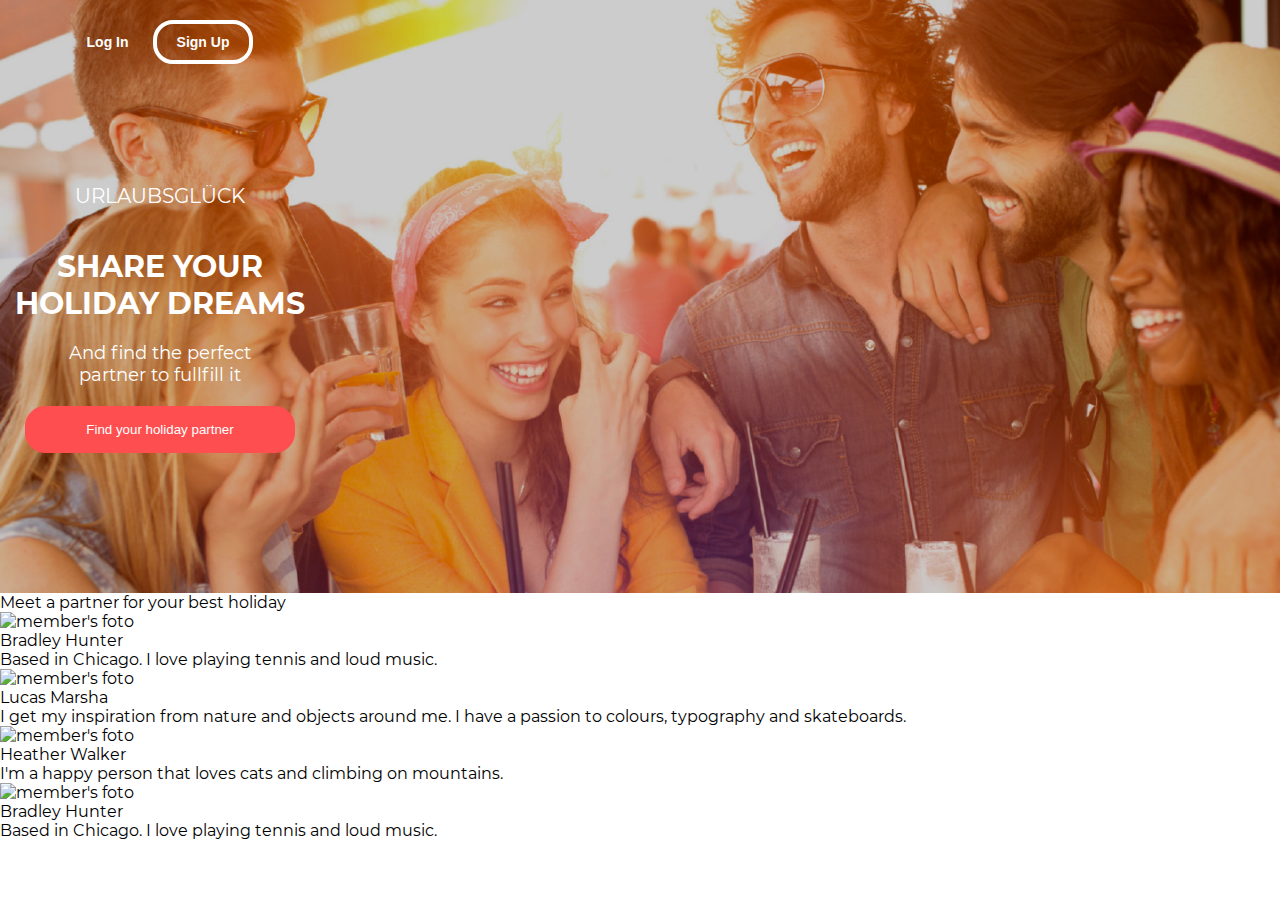
==== adaptive/index.html @ bbf43b7c "make header for 320 screen" ====
<!DOCTYPE html>
<html lang="ru">

<head>
    <meta charset="UTF-8">
    <meta name="viewport" content="width=device-width, initial-scale=1.0">
    <meta http-equiv="X-UA-Compatible" content="ie=edge">
    <link rel="stylesheet" href="css/style.css">
    <title>URLAUBSGLÜCK</title>
</head>

<body>
    <section class="main-wrapper">
        <header class="header">
            <div class="header-wrapper conteiner">
                <div class="header-top">
                    <div class="entry-buttons">
                        <button class="user-enrty-btn login-btn-js">Log In</button>
                        <button class="user-enrty-btn signup-btn-js active">Sign Up</button>
                    </div>
                    <h2 class="header-logo">URLAUBSGLÜCK</h2>
                </div>
                <div class="header-main">
                    <h3 class="header-slogan">share your holiday dreams</h3>
                    <p class="header-descr">And find the perfect partner to fullfill it</p>
                    <button class="find-button find-button-js">Find your holiday partner</button>
                </div>
            </div>
        </header>
        <main class="main">
            <h3 class="main-descr">Meet a partner for your best holiday</h3>
            <ul class="members-list">
                <li class="members-item">
                    <img src="" alt="member's foto" class="member-img">
                    <p class="members-name">Bradley Hunter</p>
                    <p class="members-about">Based in Chicago. I love playing tennis and loud music.</p>
                </li>
                <li class="members-item">
                    <img src="" alt="member's foto" class="member-img">
                    <p class="members-name">Lucas Marsha</p>
                    <p class="members-about">I get my inspiration from nature and objects around me. I have a passion to colours, typography and skateboards.</p>
                </li>
                <li class="members-item">
                    <img src="" alt="member's foto" class="member-img">
                    <p class="members-name">Heather Walker</p>
                    <p class="members-about">I'm a happy person that loves cats and climbing on mountains.</p>
                </li>
                <li class="members-item">
                    <img src="" alt="member's foto" class="member-img">
                    <p class="members-name">Bradley Hunter</p>
                    <p class="members-about">Based in Chicago. I love playing tennis and loud music.</p>
                </li>
            </ul>
            <button class="see-more-btn see-more-js">See other partners</button>

        </main>
    </section>


    <script src="scripts/script.js "></script>
</body>

</html>
---- adaptive/css/style.css ----
/*
	HTML5 Reset :: style.css
	----------------------------------------------------------
	We have learned much from/been inspired by/taken code where offered from:

	Eric Meyer					:: http://meyerweb.com
	HTML5 Doctor				:: http://html5doctor.com
	and the HTML5 Boilerplate	:: http://html5boilerplate.com

-------------------------------------------------------------------------------*/
/* Let's default this puppy out
-------------------------------------------------------------------------------*/
html, body, body div, span, object, iframe, h1, h2, h3, h4, h5, h6, p, blockquote, pre, abbr, address, cite, code, del, dfn, em, img, ins, kbd, q, samp, small, strong, sub, sup, var, b, i, dl, dt, dd, ol, ul, li, fieldset, form, label, legend, table, caption, tbody, tfoot, thead, tr, th, td, article, aside, figure, footer, header, menu, nav, section, time, mark, audio, video, details, summary {
  margin: 0;
  padding: 0;
  border: 0;
  font-size: 100%;
  font-weight: normal;
  vertical-align: baseline;
  background: transparent;
}

article, aside, figure, footer, header, nav, section, details, summary {
  display: block;
}

/* Handle box-sizing while better addressing child elements:
   http://css-tricks.com/inheriting-box-sizing-probably-slightly-better-best-practice/ */
html {
  -webkit-box-sizing: border-box;
          box-sizing: border-box;
}

*,
*:before,
*:after {
  -webkit-box-sizing: inherit;
          box-sizing: inherit;
}

/* consider resetting the default cursor: https://gist.github.com/murtaugh/5247154 */
/* Responsive images and other embedded objects
*/
img,
object,
embed {
  max-width: 100%;
}

/*
   Note: keeping IMG here will cause problems if you're using foreground images as sprites.
	 In fact, it *will* cause problems with Google Maps' controls at small size.
	If this is the case for you, try uncommenting the following:

#map img {
		max-width: none;
}
*/
/* force a vertical scrollbar to prevent a jumpy page */
html {
  overflow-y: scroll;
}

/* we use a lot of ULs that aren't bulleted.
	don't forget to restore the bullets within content. */
ul {
  list-style: none;
}

blockquote, q {
  quotes: none;
}

blockquote:before,
blockquote:after,
q:before,
q:after {
  content: '';
  content: none;
}

a {
  margin: 0;
  padding: 0;
  font-size: 100%;
  vertical-align: baseline;
  background: transparent;
}

del {
  text-decoration: line-through;
}

abbr[title], dfn[title] {
  border-bottom: 1px dotted #000;
  cursor: help;
}

/* tables still need cellspacing="0" in the markup */
table {
  border-collapse: collapse;
  border-spacing: 0;
}

th {
  font-weight: bold;
  vertical-align: bottom;
}

td {
  font-weight: normal;
  vertical-align: top;
}

hr {
  display: block;
  height: 1px;
  border: 0;
  border-top: 1px solid #ccc;
  margin: 1em 0;
  padding: 0;
}

input, select {
  vertical-align: middle;
}

pre {
  white-space: pre;
  /* CSS2 */
  white-space: pre-wrap;
  /* CSS 2.1 */
  white-space: pre-line;
  /* CSS 3 (and 2.1 as well, actually) */
  word-wrap: break-word;
  /* IE */
}

input[type="radio"] {
  vertical-align: text-bottom;
}

input[type="checkbox"] {
  vertical-align: bottom;
}

.ie7 input[type="checkbox"] {
  vertical-align: baseline;
}

.ie6 input {
  vertical-align: text-bottom;
}

select, input, textarea {
  font: 99% sans-serif;
}

table {
  font-size: inherit;
  font: 100%;
}

small {
  font-size: 85%;
}

strong {
  font-weight: bold;
}

td, td img {
  vertical-align: top;
}

/* Make sure sup and sub don't mess with your line-heights http://gist.github.com/413930 */
sub, sup {
  font-size: 75%;
  line-height: 0;
  position: relative;
}

sup {
  top: -0.5em;
}

sub {
  bottom: -0.25em;
}

/* standardize any monospaced elements */
pre, code, kbd, samp {
  font-family: monospace, sans-serif;
}

/* hand cursor on clickable elements */
.clickable,
label,
input[type=button],
input[type=submit],
input[type=file],
button {
  cursor: pointer;
}

/* Webkit browsers add a 2px margin outside the chrome of form elements */
button, input, select, textarea {
  margin: 0;
}

/* make buttons play nice in IE */
button,
input[type=button] {
  width: auto;
  overflow: visible;
}

/* scale images in IE7 more attractively */
.ie7 img {
  -ms-interpolation-mode: bicubic;
}

/* prevent BG image flicker upon hover
   (commented out as usage is rare, and the filter syntax messes with some pre-processors)
.ie6 html {filter: expression(document.execCommand("BackgroundImageCache", false, true));}
*/
/* let's clear some floats */
.clearfix:before, .clearfix:after {
  content: "\0020";
  display: block;
  height: 0;
  overflow: hidden;
}

.clearfix:after {
  clear: both;
}

.clearfix {
  zoom: 1;
}

/* montserrat-regular - latin */
@font-face {
  font-family: 'Montserrat';
  font-style: normal;
  font-weight: 400;
  src: url("../fonts/montserrat-v12-latin-regular.woff2") format("woff2"), url("../fonts/montserrat-v12-latin-regular.woff") format("woff");
}

/* montserrat-700 - latin */
@font-face {
  font-family: 'Montserrat';
  font-style: normal;
  font-weight: 700;
  src: url("../fonts/montserrat-v12-latin-700.woff2") format("woff2"), url("../fonts/montserrat-v12-latin-700.woff") format("woff");
}

/* roboto-300 - latin */
@font-face {
  font-family: 'Roboto';
  font-style: normal;
  font-weight: 300;
  src: url("../fonts/roboto-v18-latin-300.woff2") format("woff2"), url("../fonts/roboto-v18-latin-300.woff") format("woff");
}

/* roboto-regular - latin */
@font-face {
  font-family: 'Roboto';
  font-style: normal;
  font-weight: 400;
  src: url("../fonts/roboto-v18-latin-regular.woff2") format("woff2"), url("../fonts/roboto-v18-latin-regular.woff") format("woff");
}

.main-wrapper {
  margin: 0 auto;
  font-family: 'Montserrat';
}

.header {
  padding: 20px 0 140px 0;
  min-height: 530px;
  background-color: #000;
  background-image: url(../img/header/header-bcg.png);
  background-position: center;
  background-size: cover;
  background-repeat: no-repeat;
  color: #fff;
}

.conteiner {
  width: 320px;
  padding: 0px 10px;
}

.header-wrapper {
  text-align: center;
}

.header-logo,
.header-slogan {
  text-transform: uppercase;
}

.header-logo {
  font-size: 20px;
  margin-bottom: 40px;
}

button {
  border: 0;
  outline: 0;
  background-color: transparent;
  color: #fff;
}

.user-enrty-btn {
  padding: 10px 20px;
  font-size: 14px;
  font-weight: 700;
}

.active {
  border: 4px solid #fff;
  border-top-right-radius: 20px;
  border-top-left-radius: 20px;
  border-bottom-right-radius: 20px;
  border-bottom-left-radius: 20px;
}

.entry-buttons {
  margin-bottom: 120px;
}

.header-slogan {
  margin-bottom: 20px;
  font-size: 30px;
  font-weight: 700;
}

.header-descr {
  padding: 0 25px;
  margin-bottom: 20px;
  font-size: 18px;
}

.find-button {
  padding: 15px 60px;
  background-color: #ff4e50;
  border: 1px solid #ff4e50;
  border-top-right-radius: 20px;
  border-top-left-radius: 20px;
  border-bottom-right-radius: 20px;
  border-bottom-left-radius: 20px;
}
/*# sourceMappingURL=style.css.map */
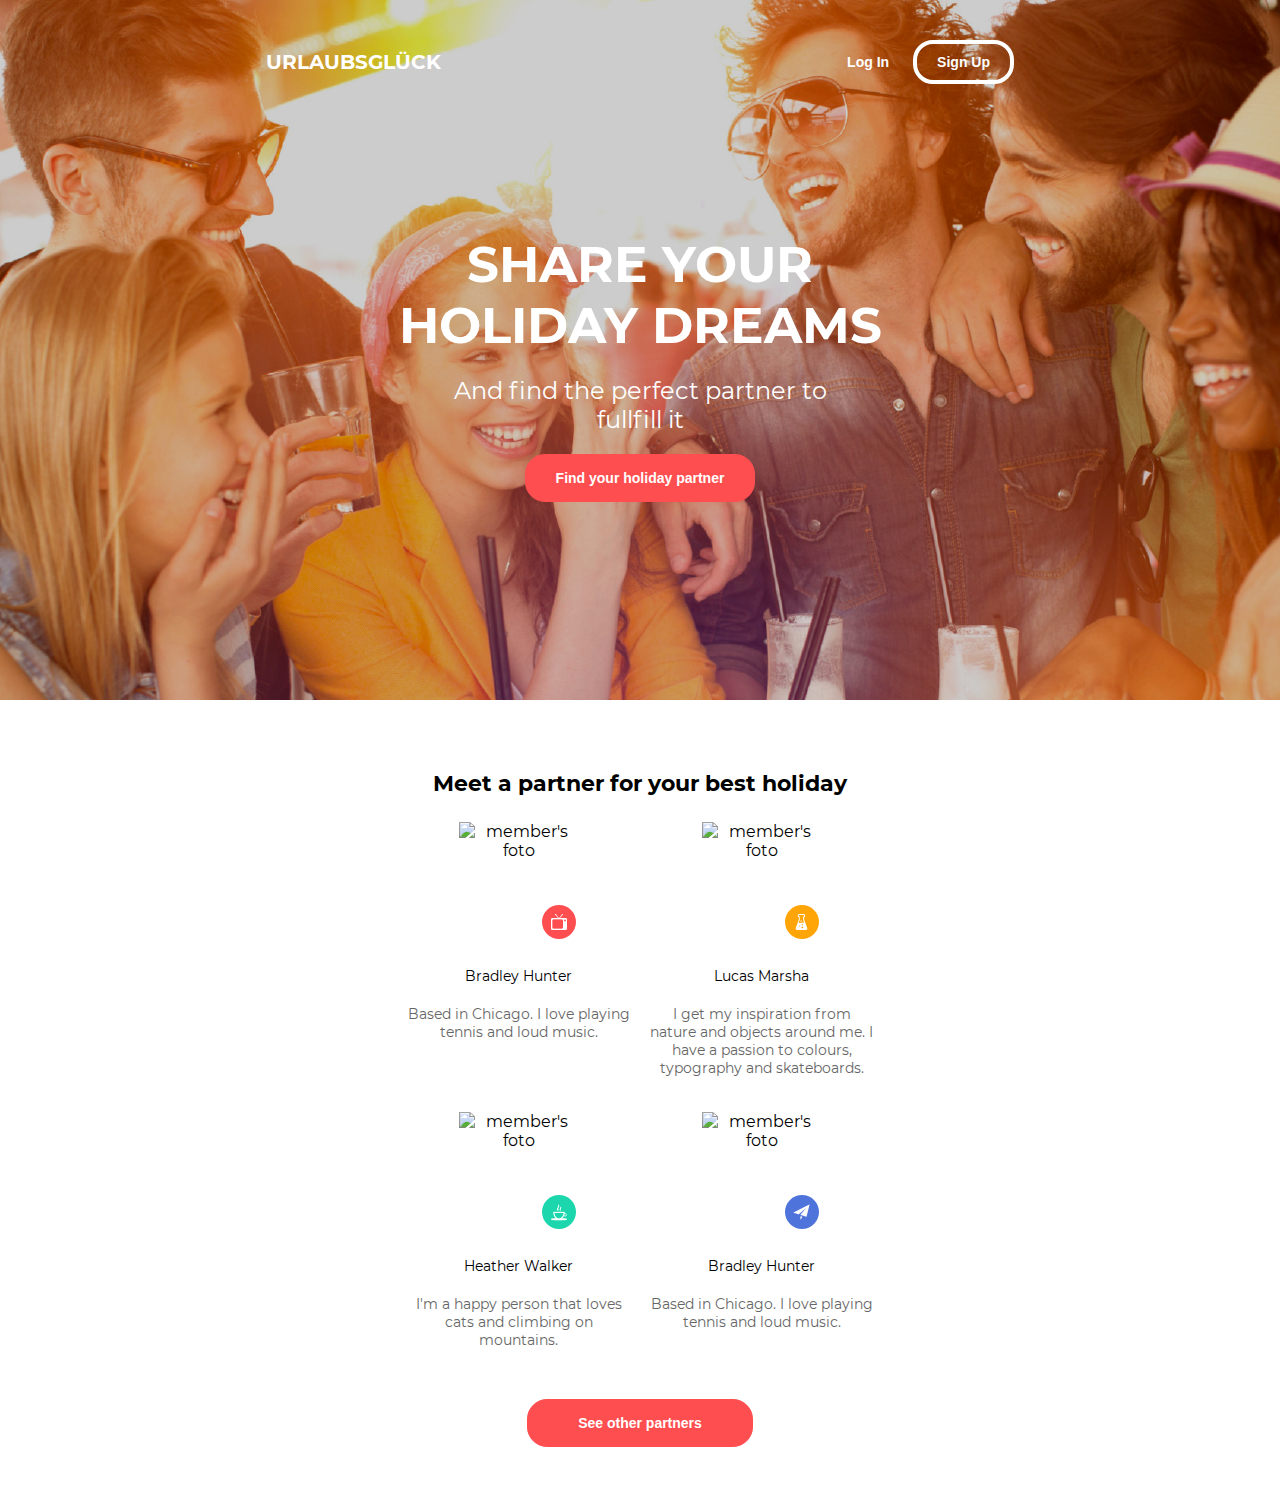
==== commit 3b8dedc8: "make screen 768px" ====
--- a/adaptive/index.html
+++ b/adaptive/index.html
@@ -6,6 +6,7 @@
     <meta name="viewport" content="width=device-width, initial-scale=1.0">
     <meta http-equiv="X-UA-Compatible" content="ie=edge">
     <link rel="stylesheet" href="css/style.css">
+    <link rel="stylesheet" href="css/media.css">
     <title>URLAUBSGLÜCK</title>
 </head>
 
@@ -23,35 +24,43 @@
                 <div class="header-main">
                     <h3 class="header-slogan">share your holiday dreams</h3>
                     <p class="header-descr">And find the perfect partner to fullfill it</p>
-                    <button class="find-button find-button-js">Find your holiday partner</button>
+                    <button class="find-button find-button-js pink-btn">Find your holiday partner</button>
                 </div>
             </div>
         </header>
-        <main class="main">
+        <main class="main conteiner">
             <h3 class="main-descr">Meet a partner for your best holiday</h3>
             <ul class="members-list">
                 <li class="members-item">
-                    <img src="" alt="member's foto" class="member-img">
+                    <div class="member-item-img">
+                        <img src="/img/users-img/hunter.png" width="120" height="120" alt="member's foto" class="member-img">
+                    </div>
                     <p class="members-name">Bradley Hunter</p>
                     <p class="members-about">Based in Chicago. I love playing tennis and loud music.</p>
                 </li>
                 <li class="members-item">
-                    <img src="" alt="member's foto" class="member-img">
+                    <div class="member-item-img">
+                        <img src="/img/users-img/marsha.png" width="120" height="120" alt="member's foto" class="member-img">
+                    </div>
                     <p class="members-name">Lucas Marsha</p>
                     <p class="members-about">I get my inspiration from nature and objects around me. I have a passion to colours, typography and skateboards.</p>
                 </li>
                 <li class="members-item">
-                    <img src="" alt="member's foto" class="member-img">
+                    <div class="member-item-img">
+                        <img src="/img/users-img/walker.png" width="120" height="120" alt="member's foto" class="member-img">
+                    </div>
                     <p class="members-name">Heather Walker</p>
                     <p class="members-about">I'm a happy person that loves cats and climbing on mountains.</p>
                 </li>
                 <li class="members-item">
-                    <img src="" alt="member's foto" class="member-img">
+                    <div class="member-item-img">
+                        <img src="/img/users-img/moor.png" width="120" height="120" alt="member's foto" class="member-img">
+                    </div>
                     <p class="members-name">Bradley Hunter</p>
                     <p class="members-about">Based in Chicago. I love playing tennis and loud music.</p>
                 </li>
             </ul>
-            <button class="see-more-btn see-more-js">See other partners</button>
+            <button class="see-more-btn see-more-js pink-btn">See other partners</button>
 
         </main>
     </section>
--- a/adaptive/css/style.css
+++ b/adaptive/css/style.css
@@ -289,6 +289,7 @@
 }
 
 .conteiner {
+  margin: 0 auto;
   width: 320px;
   padding: 0px 10px;
 }
@@ -304,7 +305,6 @@
 
 .header-logo {
   font-size: 20px;
-  margin-bottom: 40px;
 }
 
 button {
@@ -328,10 +328,6 @@
   border-bottom-left-radius: 20px;
 }
 
-.entry-buttons {
-  margin-bottom: 120px;
-}
-
 .header-slogan {
   margin-bottom: 20px;
   font-size: 30px;
@@ -344,7 +340,7 @@
   font-size: 18px;
 }
 
-.find-button {
+.pink-btn {
   padding: 15px 60px;
   background-color: #ff4e50;
   border: 1px solid #ff4e50;
@@ -352,5 +348,88 @@
   border-top-left-radius: 20px;
   border-bottom-right-radius: 20px;
   border-bottom-left-radius: 20px;
+  font-weight: 700;
+}
+
+.main {
+  padding: 70px 40px 60px 40px;
+  width: 320px;
+  text-align: center;
+}
+
+.main-descr {
+  font-size: 22px;
+  margin-bottom: 10px;
+}
+
+.members-list {
+  margin-bottom: 20px;
+}
+
+.members-item {
+  padding: 10px 0px;
+}
+
+.member-item-img {
+  position: relative;
+  margin: 0 auto;
+  width: 120px;
+  height: 120px;
+  margin-bottom: 25px;
+}
+
+.member-item-img:before, .member-item-img:after {
+  position: absolute;
+  bottom: 0;
+  right: 0;
+  display: block;
+  content: '';
+  width: 40px;
+  height: 40px;
+  border-radius: 50%;
+  background-color: #fff;
+}
+
+.member-item-img:after {
+  position: absolute;
+  bottom: 3px;
+  right: 3px;
+  width: 34px;
+  height: 34px;
+  background-repeat: no-repeat;
+  background-position: center;
+}
+
+.members-item:nth-child(1) .member-item-img:after {
+  background-color: #ff4e50;
+  background-image: url(../img/icons-png/tv.png);
+}
+
+.members-item:nth-child(2) .member-item-img:after {
+  background-color: #ffa507;
+  background-image: url(../img/icons-png/chemical.png);
+}
+
+.members-item:nth-child(3) .member-item-img:after {
+  background-color: #1cd7ad;
+  background-image: url(../img/icons-png/coffe.png);
+}
+
+.members-item:nth-child(4) .member-item-img:after {
+  background-color: #4e73db;
+  background-image: url(../img/icons-png/telegram-logo.png);
+}
+
+.members-name,
+.members-about {
+  font-size: 14px;
+}
+
+.members-name {
+  margin-bottom: 20px;
+}
+
+.members-about {
+  color: #666666;
 }
 /*# sourceMappingURL=style.css.map */--- a/adaptive/css/media.css
+++ b/adaptive/css/media.css
@@ -0,0 +1,81 @@
+@media (min-width: 320px) and (max-width: 765px) {
+  .entry-buttons {
+    margin-bottom: 120px;
+  }
+  .header-logo {
+    margin-bottom: 40px;
+  }
+  .members-item:not(:last-child) {
+    margin-bottom: 10px;
+  }
+}
+
+@media (min-width: 768px) {
+  .header {
+    padding: 40px 0 140px 0;
+    min-height: 700px;
+  }
+  .conteiner {
+    width: 768px;
+  }
+  .header-top {
+    display: -webkit-box;
+    display: -ms-flexbox;
+    display: flex;
+    -webkit-box-pack: justify;
+        -ms-flex-pack: justify;
+            justify-content: space-between;
+    -webkit-box-align: center;
+        -ms-flex-align: center;
+            align-items: center;
+    margin-bottom: 150px;
+  }
+  .header-logo {
+    -webkit-box-ordinal-group: 0;
+        -ms-flex-order: -1;
+            order: -1;
+    font-size: 20px;
+    font-weight: 700;
+  }
+  .header-main {
+    margin: 0 auto;
+    width: 490px;
+  }
+  .header-slogan {
+    font-size: 50px;
+  }
+  .header-descr {
+    font-size: 24px;
+  }
+  .pink-btn {
+    padding: 15px 30px;
+    font-size: 14px;
+  }
+  .main-descr {
+    font-size: 22px;
+    font-weight: 700;
+    margin-bottom: 15px;
+  }
+  .members-list {
+    display: -webkit-box;
+    display: -ms-flexbox;
+    display: flex;
+    -webkit-box-pack: justify;
+        -ms-flex-pack: justify;
+            justify-content: space-between;
+    -ms-flex-wrap: wrap;
+        flex-wrap: wrap;
+    padding: 0 110px;
+    margin-bottom: 40px;
+  }
+  .members-item {
+    width: 225px;
+  }
+  .members-item:not(:nth-last-child(-n+2)) {
+    margin-bottom: 15px;
+  }
+  .see-more-btn {
+    padding: 15px 50px;
+  }
+}
+/*# sourceMappingURL=media.css.map */